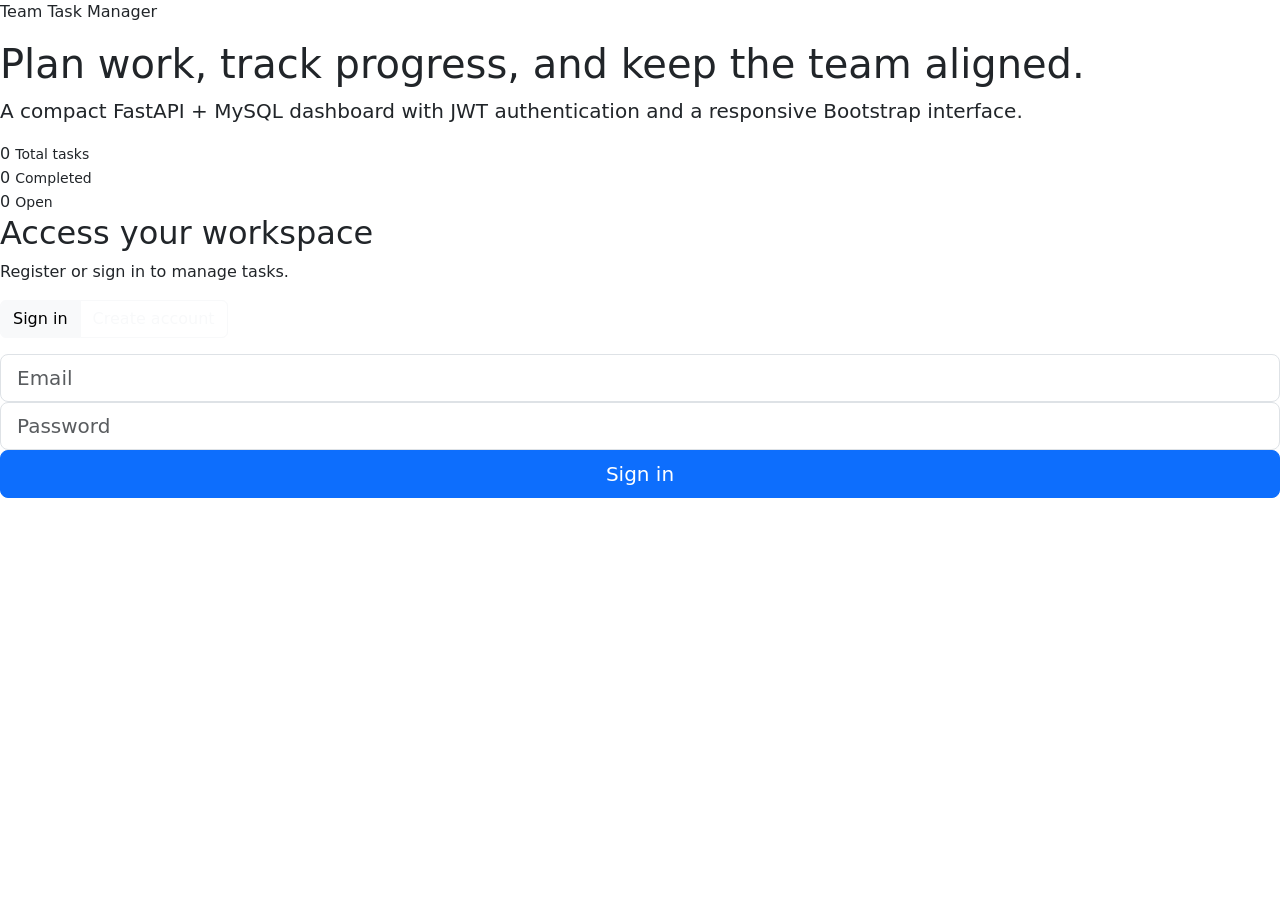
==== app/static/index.html @ e58f5323 "Initial commit: Complete Team Task Manager app with FastAPI, SQLAlchemy, JWT auth, role-based access" ====
<!doctype html>
<html lang="en">
<head>
  <meta charset="utf-8" />
  <meta name="viewport" content="width=device-width, initial-scale=1" />
  <title>Team Task Manager</title>
  <link href="https://cdn.jsdelivr.net/npm/bootstrap@5.3.3/dist/css/bootstrap.min.css" rel="stylesheet" integrity="sha384-QWTKZyjpPEjISv5WaRU9OFeRpok6YctnYmDr5pNlyT2bRjXh0JMhjY6hW+ALEwIH" crossorigin="anonymous">
  <link rel="stylesheet" href="/static/css/styles.css" />
</head>
<body>
  <div class="page-shell">
    <header class="hero-panel">
      <div class="hero-copy">
        <p class="eyebrow">Team Task Manager</p>
        <h1>Plan work, track progress, and keep the team aligned.</h1>
        <p class="lead">A compact FastAPI + MySQL dashboard with JWT authentication and a responsive Bootstrap interface.</p>
      </div>
      <div class="hero-stats">
        <div class="stat-card">
          <span id="taskCount">0</span>
          <small>Total tasks</small>
        </div>
        <div class="stat-card accent">
          <span id="completedCount">0</span>
          <small>Completed</small>
        </div>
        <div class="stat-card">
          <span id="openCount">0</span>
          <small>Open</small>
        </div>
      </div>
    </header>

    <main class="content-grid">
      <section class="panel auth-panel" id="authPanel">
        <div class="panel-header">
          <h2>Access your workspace</h2>
          <p>Register or sign in to manage tasks.</p>
        </div>
        <div class="btn-group auth-toggle mb-3" role="tablist">
          <button class="btn btn-outline-light active" id="showLoginBtn" type="button">Sign in</button>
          <button class="btn btn-outline-light" id="showRegisterBtn" type="button">Create account</button>
        </div>
        <form id="loginForm" class="auth-form">
          <input class="form-control form-control-lg" type="email" id="loginEmail" placeholder="Email" required />
          <input class="form-control form-control-lg" type="password" id="loginPassword" placeholder="Password" required />
          <button class="btn btn-primary btn-lg w-100" type="submit">Sign in</button>
        </form>
        <form id="registerForm" class="auth-form d-none">
          <input class="form-control form-control-lg" type="text" id="registerName" placeholder="Full name" required />
          <input class="form-control form-control-lg" type="email" id="registerEmail" placeholder="Email" required />
          <input class="form-control form-control-lg" type="password" id="registerPassword" placeholder="Password" minlength="8" required />
          <button class="btn btn-primary btn-lg w-100" type="submit">Create account</button>
        </form>
      </section>

      <section class="panel workspace-panel d-none" id="workspacePanel">
        <div class="panel-header workspace-header">
          <div>
            <h2>Your tasks</h2>
            <p>Track work by status, due date, and assignment details.</p>
          </div>
          <button class="btn btn-outline-light" id="logoutBtn" type="button">Log out</button>
        </div>

        <form id="taskForm" class="task-form">
          <div class="row g-3">
            <div class="col-lg-6">
              <input class="form-control form-control-lg" type="text" id="taskTitle" placeholder="Task title" required />
            </div>
            <div class="col-lg-3">
              <select class="form-select form-select-lg" id="taskStatus">
                <option value="PENDING" selected>Pending</option>
                <option value="IN_PROGRESS">In progress</option>
                <option value="COMPLETED">Completed</option>
                <option value="OVERDUE">Overdue</option>
              </select>
            </div>
            <div class="col-lg-3">
              <input class="form-control form-control-lg" type="datetime-local" id="taskDueDate" />
            </div>
            <div class="col-12">
              <textarea class="form-control" id="taskDescription" rows="3" placeholder="Task notes"></textarea>
            </div>
          </div>
          <button class="btn btn-primary btn-lg" type="submit">Add task</button>
        </form>

        <div class="task-list-header">
          <h3>Task board</h3>
          <button class="btn btn-sm btn-outline-light" id="refreshBtn" type="button">Refresh</button>
        </div>
        <div id="taskList" class="task-list"></div>
      </section>
    </main>

    <div id="toast" class="toast-banner d-none" role="status" aria-live="polite"></div>
  </div>

  <script src="/static/js/app.js"></script>
</body>
</html>
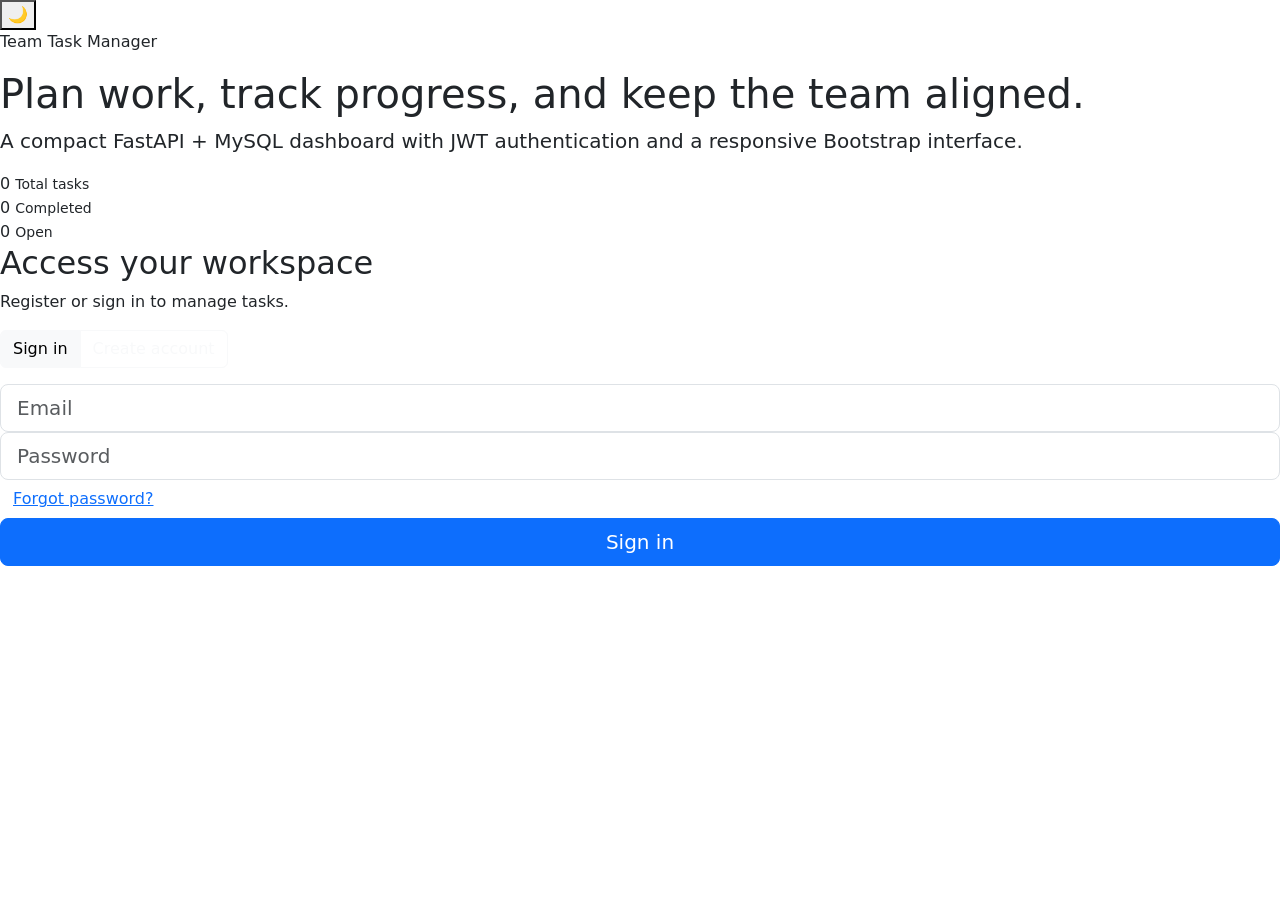
==== commit 3dcc1d92: "Complete: Add forgot password, theme toggle, project management, and light theme styling - Added for" ====
--- a/app/static/index.html
+++ b/app/static/index.html
@@ -10,6 +10,11 @@
 <body>
   <div class="page-shell">
     <header class="hero-panel">
+      <div class="theme-toggle-wrapper">
+        <button class="theme-toggle" id="themeToggle" type="button" title="Toggle dark/light theme">
+          <span class="theme-icon">🌙</span>
+        </button>
+      </div>
       <div class="hero-copy">
         <p class="eyebrow">Team Task Manager</p>
         <h1>Plan work, track progress, and keep the team aligned.</h1>
@@ -44,7 +49,17 @@
         <form id="loginForm" class="auth-form">
           <input class="form-control form-control-lg" type="email" id="loginEmail" placeholder="Email" required />
           <input class="form-control form-control-lg" type="password" id="loginPassword" placeholder="Password" required />
+          <div class="forgot-password-link">
+            <button class="btn btn-link" id="forgotPasswordBtn" type="button">Forgot password?</button>
+          </div>
           <button class="btn btn-primary btn-lg w-100" type="submit">Sign in</button>
+        </form>
+        <form id="forgotPasswordForm" class="auth-form d-none">
+          <h3>Reset Password</h3>
+          <p class="text-muted">Enter your email to receive reset instructions</p>
+          <input class="form-control form-control-lg" type="email" id="forgotEmail" placeholder="Email" required />
+          <button class="btn btn-primary btn-lg w-100" type="submit">Send Reset Link</button>
+          <button class="btn btn-outline-light w-100" id="backToLoginBtn" type="button">Back to login</button>
         </form>
         <form id="registerForm" class="auth-form d-none">
           <input class="form-control form-control-lg" type="text" id="registerName" placeholder="Full name" required />
